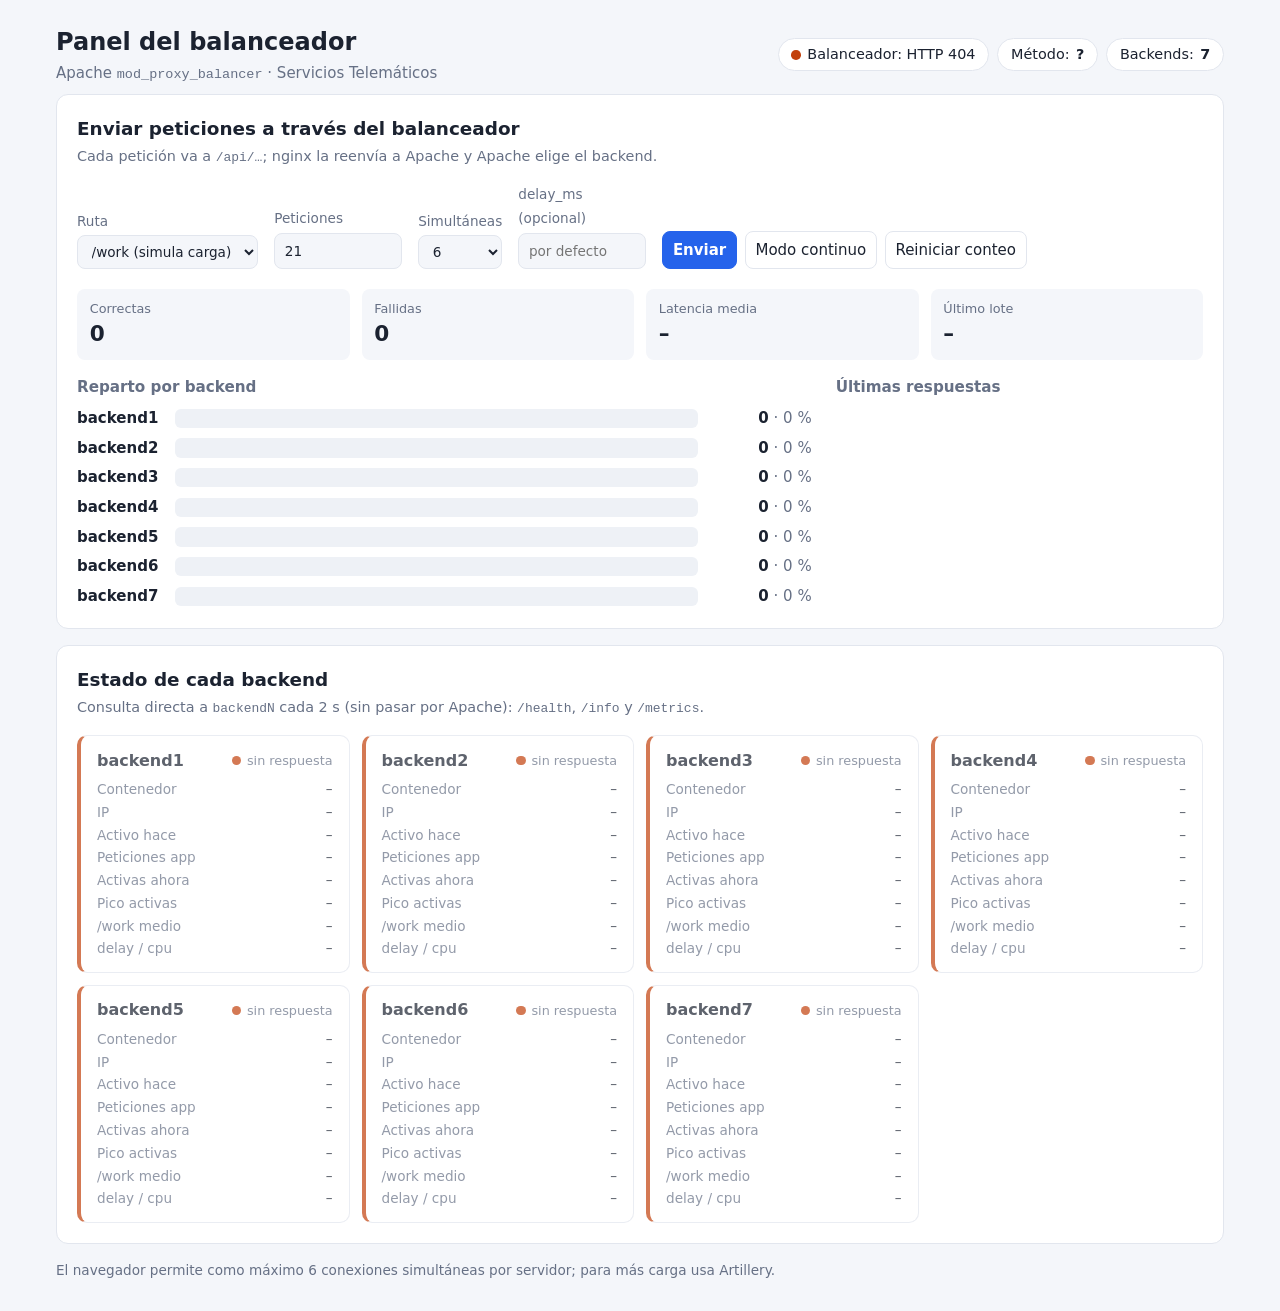
==== interfaz/html/index.html @ b3b7faa1 "add: Agregar interfaz grafica y nuevas funcionalidades en backend" ====
<!doctype html>
<html lang="es">
<head>
  <meta charset="utf-8">
  <meta name="viewport" content="width=device-width, initial-scale=1">
  <title>Panel del balanceador</title>
  <link rel="stylesheet" href="styles.css">
  <script src="app.js" defer></script>
</head>
<body>
  <header class="top">
    <div>
      <h1>Panel del balanceador</h1>
      <p class="sub">Apache <code>mod_proxy_balancer</code> · Servicios Telemáticos</p>
    </div>
    <div class="chips">
      <span class="chip" id="chip-lb"><span class="dot"></span><span id="lb-text">Balanceador: …</span></span>
      <span class="chip">Método: <strong id="cfg-metodo">…</strong></span>
      <span class="chip">Backends: <strong id="cfg-count">…</strong></span>
    </div>
  </header>

  <main>
    <section class="panel">
      <h2>Enviar peticiones a través del balanceador</h2>
      <p class="hint">Cada petición va a <code>/api/…</code>; nginx la reenvía a Apache y Apache elige el backend.</p>

      <form id="form" class="controls">
        <label>Ruta
          <select id="ruta">
            <option value="/">/ (inmediata)</option>
            <option value="/work" selected>/work (simula carga)</option>
          </select>
        </label>
        <label>Peticiones
          <input id="cantidad" type="number" min="1" max="1000" value="21">
        </label>
        <label>Simultáneas
          <select id="concurrencia">
            <option>1</option><option>2</option><option>3</option>
            <option>4</option><option>5</option><option selected>6</option>
          </select>
        </label>
        <label>delay_ms <span class="muted">(opcional)</span>
          <input id="delay" type="number" min="0" max="10000" placeholder="por defecto">
        </label>
        <div class="buttons">
          <button type="submit" id="btn-enviar" class="primary">Enviar</button>
          <button type="button" id="btn-continuo">Modo continuo</button>
          <button type="button" id="btn-reset" class="ghost">Reiniciar conteo</button>
        </div>
      </form>

      <div class="summary">
        <div><span class="k">Correctas</span><span class="v" id="s-ok">0</span></div>
        <div><span class="k">Fallidas</span><span class="v" id="s-fail">0</span></div>
        <div><span class="k">Latencia media</span><span class="v" id="s-lat">–</span></div>
        <div><span class="k">Último lote</span><span class="v" id="s-tiempo">–</span></div>
      </div>

      <div class="split">
        <div>
          <h3>Reparto por backend</h3>
          <div id="barras" class="bars"></div>
        </div>
        <div>
          <h3>Últimas respuestas</h3>
          <ol id="log" class="log"></ol>
        </div>
      </div>
    </section>

    <section class="panel">
      <h2>Estado de cada backend</h2>
      <p class="hint">Consulta directa a <code>backendN</code> cada 2 s (sin pasar por Apache): <code>/health</code>, <code>/info</code> y <code>/metrics</code>.</p>
      <div id="tarjetas" class="cards"></div>
    </section>
  </main>

  <footer>El navegador permite como máximo 6 conexiones simultáneas por servidor; para más carga usa Artillery.</footer>
</body>
</html>
---- interfaz/html/styles.css ----
:root {
  --bg: #f4f6fa;
  --panel: #ffffff;
  --text: #1b2230;
  --muted: #667085;
  --border: #e2e6ee;
  --accent: #2563eb;
  --accent-text: #ffffff;
  --ok: #15803d;
  --bad: #c2410c;
  --track: #eef1f6;
  color-scheme: light;
}
@media (prefers-color-scheme: dark) {
  :root {
    --bg: #0f141c;
    --panel: #171e29;
    --text: #e6eaf2;
    --muted: #93a0b5;
    --border: #273142;
    --accent: #4f8cff;
    --accent-text: #0b1020;
    --ok: #4ade80;
    --bad: #fb923c;
    --track: #222b3a;
    color-scheme: dark;
  }
}

* { box-sizing: border-box; }
body {
  margin: 0;
  background: var(--bg);
  color: var(--text);
  font: 15px/1.5 system-ui, -apple-system, "Segoe UI", Roboto, sans-serif;
}
code { font-family: ui-monospace, "SFMono-Regular", Menlo, monospace; font-size: .9em; }
h1 { margin: 0; font-size: 1.5rem; }
h2 { margin: 0 0 .25rem; font-size: 1.15rem; }
h3 { margin: 1rem 0 .5rem; font-size: .95rem; color: var(--muted); font-weight: 600; }
.sub, .hint, .muted { color: var(--muted); }
.sub { margin: .15rem 0 0; }
.hint { margin: 0 0 1rem; font-size: .9rem; }

.top {
  display: flex; flex-wrap: wrap; gap: 1rem; justify-content: space-between; align-items: center;
  max-width: 1200px; margin: 0 auto; padding: 1.5rem 16px .5rem;
}
.chips { display: flex; flex-wrap: wrap; gap: .5rem; }
.chip {
  display: inline-flex; align-items: center; gap: .4rem;
  background: var(--panel); border: 1px solid var(--border); border-radius: 999px;
  padding: .3rem .8rem; font-size: .9rem;
}
.dot { width: .6rem; height: .6rem; border-radius: 50%; background: var(--muted); flex: none; }
.dot.ok { background: var(--ok); }
.dot.bad { background: var(--bad); }

main { max-width: 1200px; margin: 0 auto; padding: 0 16px; display: grid; gap: 1rem; }
.panel {
  background: var(--panel); border: 1px solid var(--border); border-radius: 12px; padding: 1.25rem;
}

.controls { display: flex; flex-wrap: wrap; gap: .75rem 1rem; align-items: end; }
.controls label { display: flex; flex-direction: column; gap: .25rem; font-size: .85rem; color: var(--muted); }
input, select, button {
  font: inherit; color: var(--text); background: var(--bg);
  border: 1px solid var(--border); border-radius: 8px; padding: .45rem .6rem;
}
input { width: 8rem; }
.buttons { display: flex; flex-wrap: wrap; gap: .5rem; }
button { cursor: pointer; background: var(--panel); }
button:hover { border-color: var(--accent); }
button.primary { background: var(--accent); color: var(--accent-text); border-color: var(--accent); font-weight: 600; }
button.active { background: var(--bad); color: #fff; border-color: var(--bad); }
button.ghost { background: transparent; }
button:disabled { opacity: .55; cursor: wait; }

.summary {
  display: grid; grid-template-columns: repeat(auto-fit, minmax(140px, 1fr)); gap: .75rem; margin-top: 1.25rem;
}
.summary > div { background: var(--bg); border-radius: 8px; padding: .6rem .8rem; }
.summary .k { display: block; font-size: .8rem; color: var(--muted); }
.summary .v { font-size: 1.35rem; font-weight: 650; font-variant-numeric: tabular-nums; }

.split { display: grid; grid-template-columns: 2fr 1fr; gap: 1.5rem; }
@media (max-width: 760px) { .split { grid-template-columns: 1fr; } }

.bars { display: grid; gap: .45rem; }
.bar { display: grid; grid-template-columns: 5.5rem 1fr 6.5rem; gap: .6rem; align-items: center; }
.bar .name { font-weight: 600; }
.bar .track { background: var(--track); border-radius: 6px; height: 1.2rem; overflow: hidden; }
.bar .fill { height: 100%; width: 0; border-radius: 6px; transition: width .25s ease; }
.bar .num { text-align: right; font-variant-numeric: tabular-nums; color: var(--muted); }
.bar .num strong { color: var(--text); }

.log { list-style: none; margin: 0; padding: 0; font-size: .85rem; max-height: 17rem; overflow: auto; }
.log li { display: flex; justify-content: space-between; gap: .5rem; padding: .2rem 0; border-bottom: 1px solid var(--border); }
.log .err { color: var(--bad); }
.log .ms { color: var(--muted); font-variant-numeric: tabular-nums; }

.cards { display: grid; grid-template-columns: repeat(auto-fill, minmax(230px, 1fr)); gap: .75rem; }
.card { border: 1px solid var(--border); border-left: 4px solid var(--c, var(--accent)); border-radius: 10px; padding: .8rem 1rem; }
.card.down { opacity: .7; border-left-color: var(--bad); }
.card header { display: flex; align-items: center; justify-content: space-between; margin-bottom: .4rem; }
.card h4 { margin: 0; font-size: 1rem; }
.card .estado { display: inline-flex; align-items: center; gap: .35rem; font-size: .8rem; color: var(--muted); }
.card dl { display: grid; grid-template-columns: auto 1fr; gap: .15rem .75rem; margin: 0; font-size: .85rem; }
.card dt { color: var(--muted); }
.card dd { margin: 0; text-align: right; font-variant-numeric: tabular-nums; overflow-wrap: anywhere; }

footer { max-width: 1200px; margin: 0 auto; padding: 1rem 16px 2rem; color: var(--muted); font-size: .85rem; }
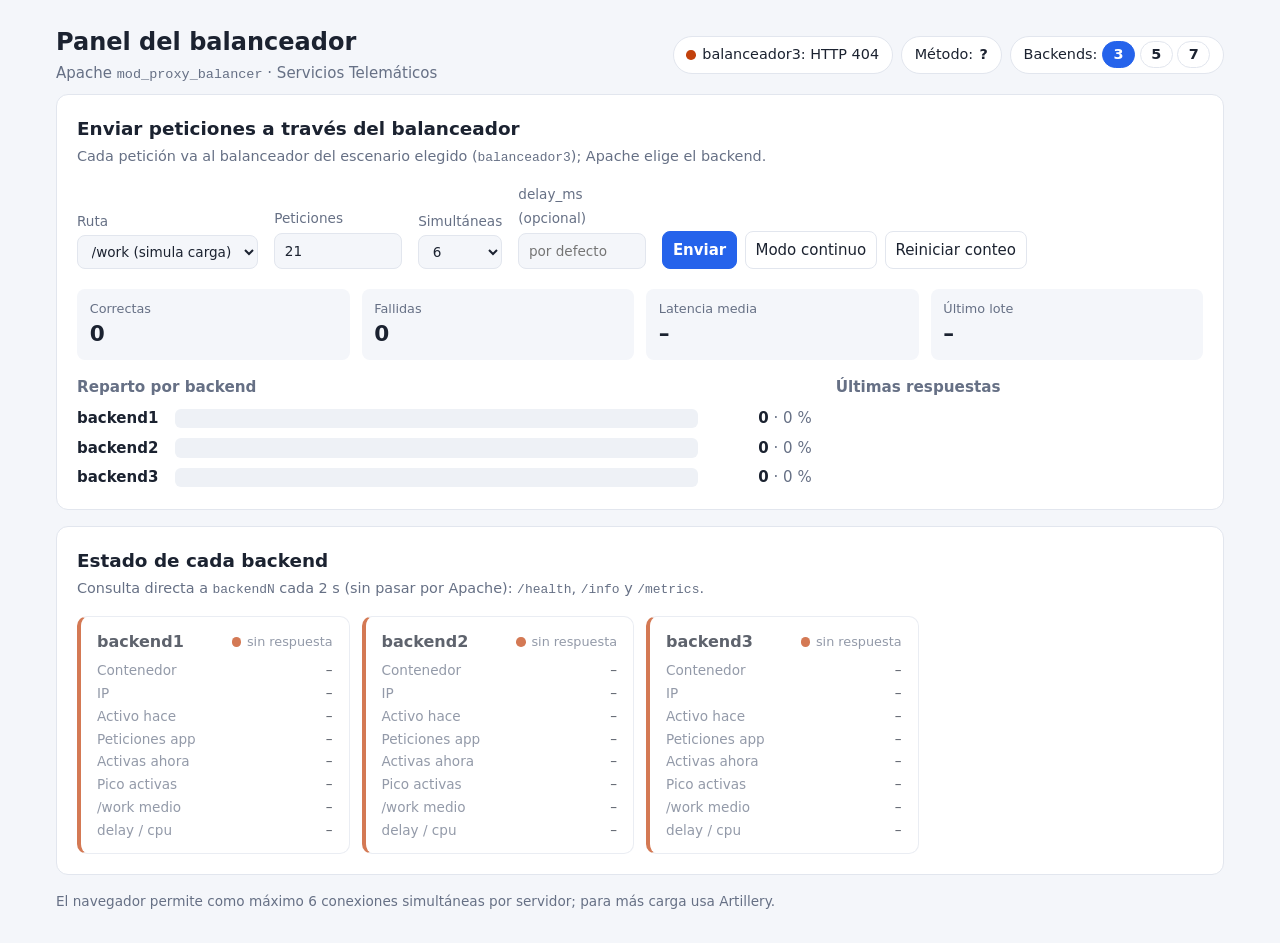
==== commit dc104098: "add: mas funcionalidades al backend" ====
--- a/interfaz/html/index.html
+++ b/interfaz/html/index.html
@@ -16,14 +16,18 @@
     <div class="chips">
       <span class="chip" id="chip-lb"><span class="dot"></span><span id="lb-text">Balanceador: …</span></span>
       <span class="chip">Método: <strong id="cfg-metodo">…</strong></span>
-      <span class="chip">Backends: <strong id="cfg-count">…</strong></span>
+      <span class="chip escenario" role="group" aria-label="Número de backends">Backends:
+        <button type="button" data-n="3">3</button>
+        <button type="button" data-n="5">5</button>
+        <button type="button" data-n="7">7</button>
+      </span>
     </div>
   </header>
 
   <main>
     <section class="panel">
       <h2>Enviar peticiones a través del balanceador</h2>
-      <p class="hint">Cada petición va a <code>/api/…</code>; nginx la reenvía a Apache y Apache elige el backend.</p>
+      <p class="hint">Cada petición va al balanceador del escenario elegido (<code id="lb-nombre">balanceador3</code>); Apache elige el backend.</p>
 
       <form id="form" class="controls">
         <label>Ruta
--- a/interfaz/html/styles.css
+++ b/interfaz/html/styles.css
@@ -52,6 +52,9 @@
   background: var(--panel); border: 1px solid var(--border); border-radius: 999px;
   padding: .3rem .8rem; font-size: .9rem;
 }
+.escenario { gap: .3rem; }
+.escenario button { padding: .1rem .65rem; border-radius: 999px; font-weight: 600; }
+.escenario button.sel { background: var(--accent); color: var(--accent-text); border-color: var(--accent); }
 .dot { width: .6rem; height: .6rem; border-radius: 50%; background: var(--muted); flex: none; }
 .dot.ok { background: var(--ok); }
 .dot.bad { background: var(--bad); }
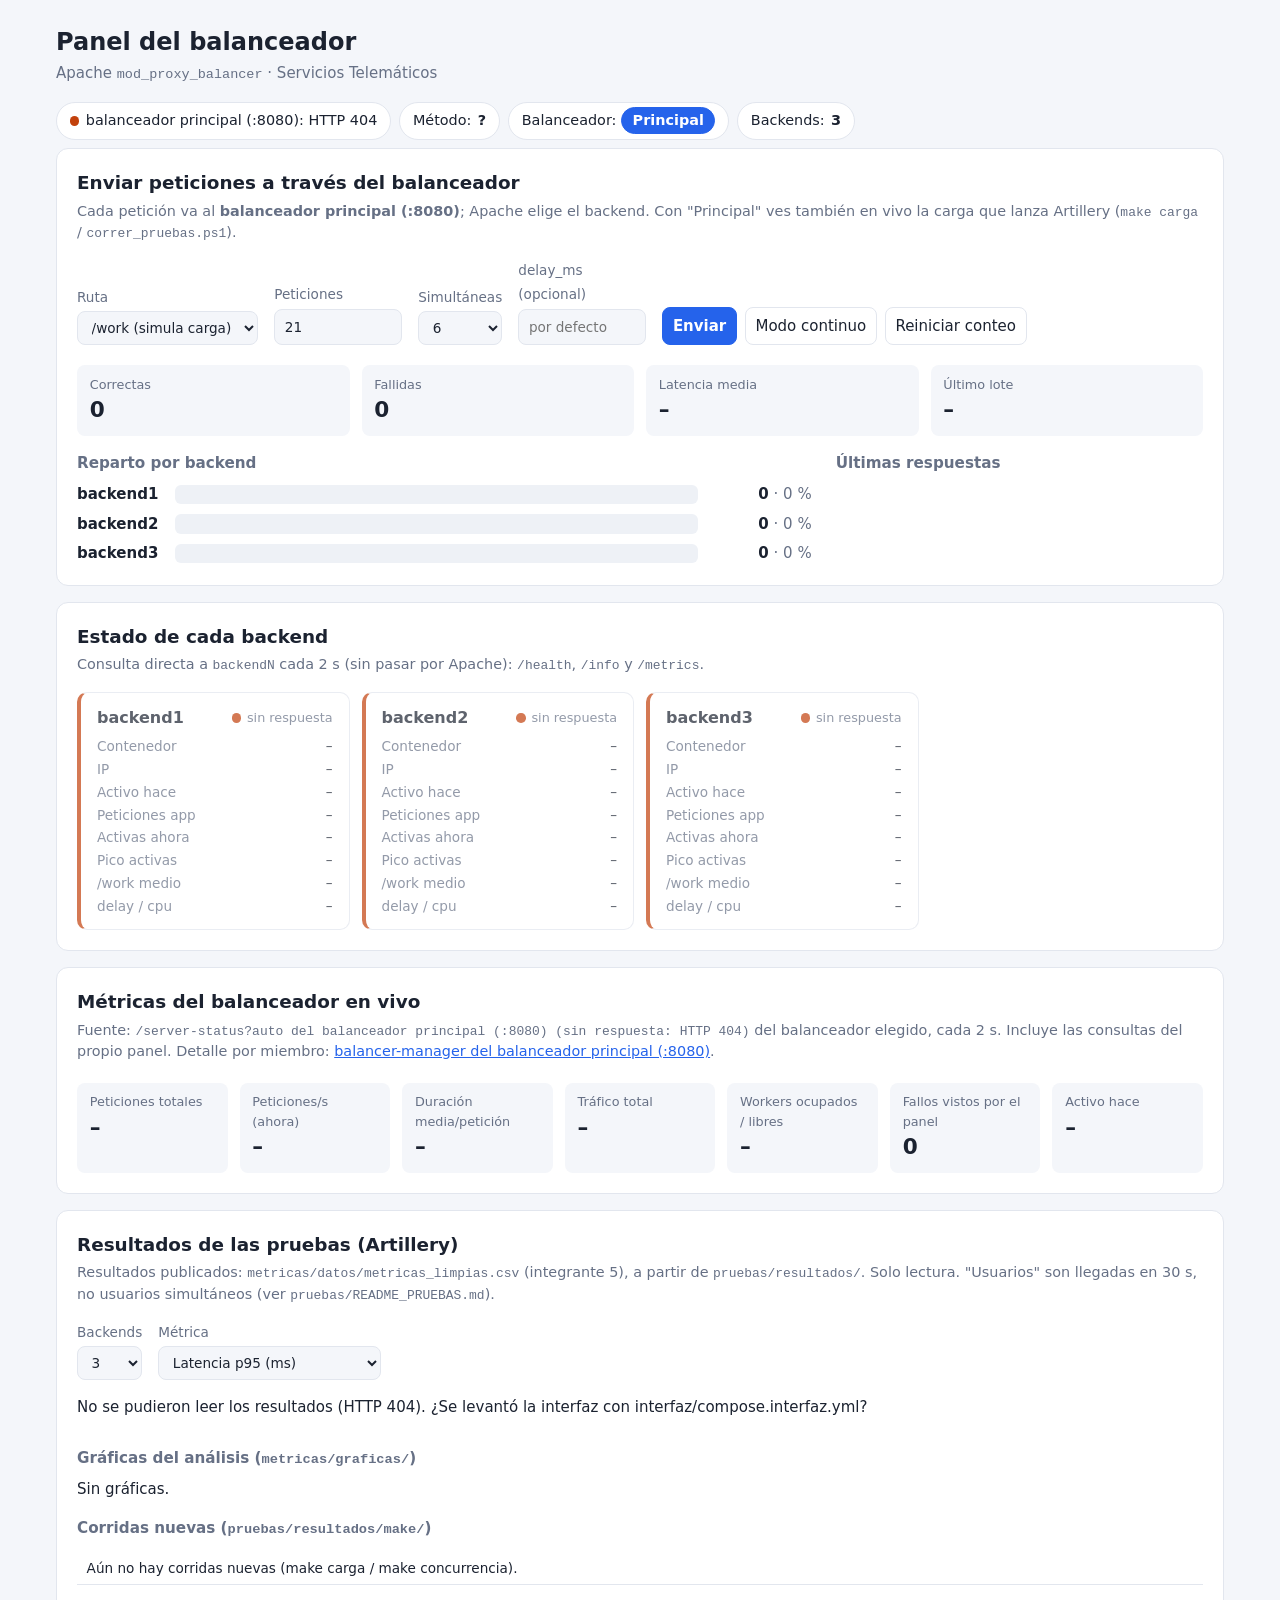
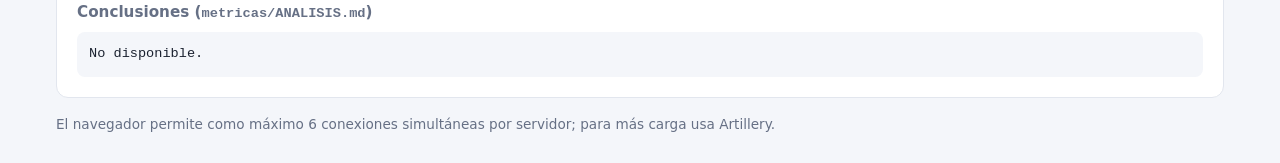
==== commit 049d6dc4: "fix: correcion de todo" ====
--- a/interfaz/html/index.html
+++ b/interfaz/html/index.html
@@ -16,18 +16,20 @@
     <div class="chips">
       <span class="chip" id="chip-lb"><span class="dot"></span><span id="lb-text">Balanceador: …</span></span>
       <span class="chip">Método: <strong id="cfg-metodo">…</strong></span>
-      <span class="chip escenario" role="group" aria-label="Número de backends">Backends:
-        <button type="button" data-n="3">3</button>
-        <button type="button" data-n="5">5</button>
-        <button type="button" data-n="7">7</button>
+      <span class="chip escenario" role="group" aria-label="Balanceador a observar">Balanceador:
+        <button type="button" data-n="principal" title="El del proyecto (:8080): el mismo que usan Artillery y los scripts">Principal</button>
+        <button type="button" class="demo" data-n="3" hidden title="Demostración: balanceador con 3 backends">demo 3</button>
+        <button type="button" class="demo" data-n="5" hidden title="Demostración: balanceador con 5 backends">demo 5</button>
+        <button type="button" class="demo" data-n="7" hidden title="Demostración: balanceador con 7 backends">demo 7</button>
       </span>
+      <span class="chip">Backends: <strong id="cfg-count">…</strong></span>
     </div>
   </header>
 
   <main>
     <section class="panel">
       <h2>Enviar peticiones a través del balanceador</h2>
-      <p class="hint">Cada petición va al balanceador del escenario elegido (<code id="lb-nombre">balanceador3</code>); Apache elige el backend.</p>
+      <p class="hint">Cada petición va al <strong id="lb-nombre">balanceador principal (:8080)</strong>; Apache elige el backend. Con "Principal" ves también en vivo la carga que lanza Artillery (<code>make carga</code> / <code>correr_pruebas.ps1</code>).</p>
 
       <form id="form" class="controls">
         <label>Ruta
@@ -79,6 +81,52 @@
       <p class="hint">Consulta directa a <code>backendN</code> cada 2 s (sin pasar por Apache): <code>/health</code>, <code>/info</code> y <code>/metrics</code>.</p>
       <div id="tarjetas" class="cards"></div>
     </section>
+
+    <section class="panel">
+      <h2>Métricas del balanceador en vivo</h2>
+      <p class="hint">Fuente: <code id="st-fuente">/server-status?auto</code> del balanceador elegido, cada 2 s. Incluye las consultas del propio panel.
+        Detalle por miembro: <a href="http://localhost:8080/balancer-manager" target="_blank" rel="noopener">balancer-manager del balanceador principal (:8080)</a>.</p>
+      <div class="summary" id="estado-lb">
+        <div><span class="k">Peticiones totales</span><span class="v" id="m-total">–</span></div>
+        <div><span class="k">Peticiones/s (ahora)</span><span class="v" id="m-rps">–</span></div>
+        <div><span class="k">Duración media/petición</span><span class="v" id="m-dur">–</span></div>
+        <div><span class="k">Tráfico total</span><span class="v" id="m-kb">–</span></div>
+        <div><span class="k">Workers ocupados / libres</span><span class="v" id="m-workers">–</span></div>
+        <div><span class="k">Fallos vistos por el panel</span><span class="v" id="m-fallos">0</span></div>
+        <div><span class="k">Activo hace</span><span class="v" id="m-uptime">–</span></div>
+      </div>
+    </section>
+
+    <section class="panel">
+      <h2>Resultados de las pruebas (Artillery)</h2>
+      <p class="hint">Resultados publicados: <code>metricas/datos/metricas_limpias.csv</code> (integrante 5), a partir de <code>pruebas/resultados/</code>. Solo lectura.
+        "Usuarios" son llegadas en 30 s, no usuarios simultáneos (ver <code>pruebas/README_PRUEBAS.md</code>).</p>
+      <div class="controls">
+        <label>Backends
+          <select id="r-backends"><option>3</option><option>5</option><option>7</option></select>
+        </label>
+        <label>Métrica
+          <select id="r-metrica">
+            <option value="p95">Latencia p95 (ms)</option>
+            <option value="p99">Latencia p99 (ms)</option>
+            <option value="lat_media">Latencia media (ms)</option>
+            <option value="rps">Peticiones/s</option>
+            <option value="desv_reparto_pct">Desviación del reparto (%)</option>
+          </select>
+        </label>
+      </div>
+      <div id="r-grafica" class="grafica"></div>
+      <div class="tabla-wrap"><table id="r-tabla" class="tabla"></table></div>
+
+      <h3>Gráficas del análisis (<code>metricas/graficas/</code>)</h3>
+      <div id="r-galeria" class="galeria"></div>
+
+      <h3>Corridas nuevas (<code>pruebas/resultados/make/</code>)</h3>
+      <div class="tabla-wrap"><table id="r-nuevas" class="tabla"></table></div>
+
+      <h3>Conclusiones (<code>metricas/ANALISIS.md</code>)</h3>
+      <pre id="r-analisis" class="analisis">–</pre>
+    </section>
   </main>
 
   <footer>El navegador permite como máximo 6 conexiones simultáneas por servidor; para más carga usa Artillery.</footer>
--- a/interfaz/html/styles.css
+++ b/interfaz/html/styles.css
@@ -112,4 +112,24 @@
 .card dt { color: var(--muted); }
 .card dd { margin: 0; text-align: right; font-variant-numeric: tabular-nums; overflow-wrap: anywhere; }
 
+a { color: var(--accent); }
+.grafica { margin-top: 1rem; }
+.grafica svg { width: 100%; height: auto; display: block; }
+.grafica .eje { stroke: var(--border); }
+.grafica text { fill: var(--muted); font-size: 12px; }
+.grafica text.valor { fill: var(--text); font-size: 11px; }
+.leyenda { display: flex; gap: 1rem; font-size: .85rem; color: var(--muted); margin-bottom: .25rem; }
+.leyenda span::before { content: ""; display: inline-block; width: .7rem; height: .7rem; border-radius: 2px; margin-right: .35rem; background: var(--c); vertical-align: -1px; }
+.tabla-wrap { overflow-x: auto; margin-top: .75rem; }
+.tabla { border-collapse: collapse; width: 100%; font-size: .85rem; font-variant-numeric: tabular-nums; }
+.tabla th, .tabla td { padding: .35rem .6rem; border-bottom: 1px solid var(--border); text-align: right; white-space: nowrap; }
+.tabla th:first-child, .tabla td:first-child { text-align: left; }
+.tabla th { color: var(--muted); font-weight: 600; }
+.tabla tr.sospechosa td { color: var(--bad); }
+.galeria { display: grid; grid-template-columns: repeat(auto-fill, minmax(280px, 1fr)); gap: .75rem; }
+.galeria figure { margin: 0; border: 1px solid var(--border); border-radius: 8px; padding: .5rem; background: #fff; }
+.galeria img { width: 100%; height: auto; display: block; }
+.galeria figcaption { font-size: .8rem; color: #555; margin-top: .3rem; overflow-wrap: anywhere; }
+.analisis { white-space: pre-wrap; font-size: .85rem; background: var(--bg); border-radius: 8px; padding: .75rem; margin: 0; }
+
 footer { max-width: 1200px; margin: 0 auto; padding: 1rem 16px 2rem; color: var(--muted); font-size: .85rem; }
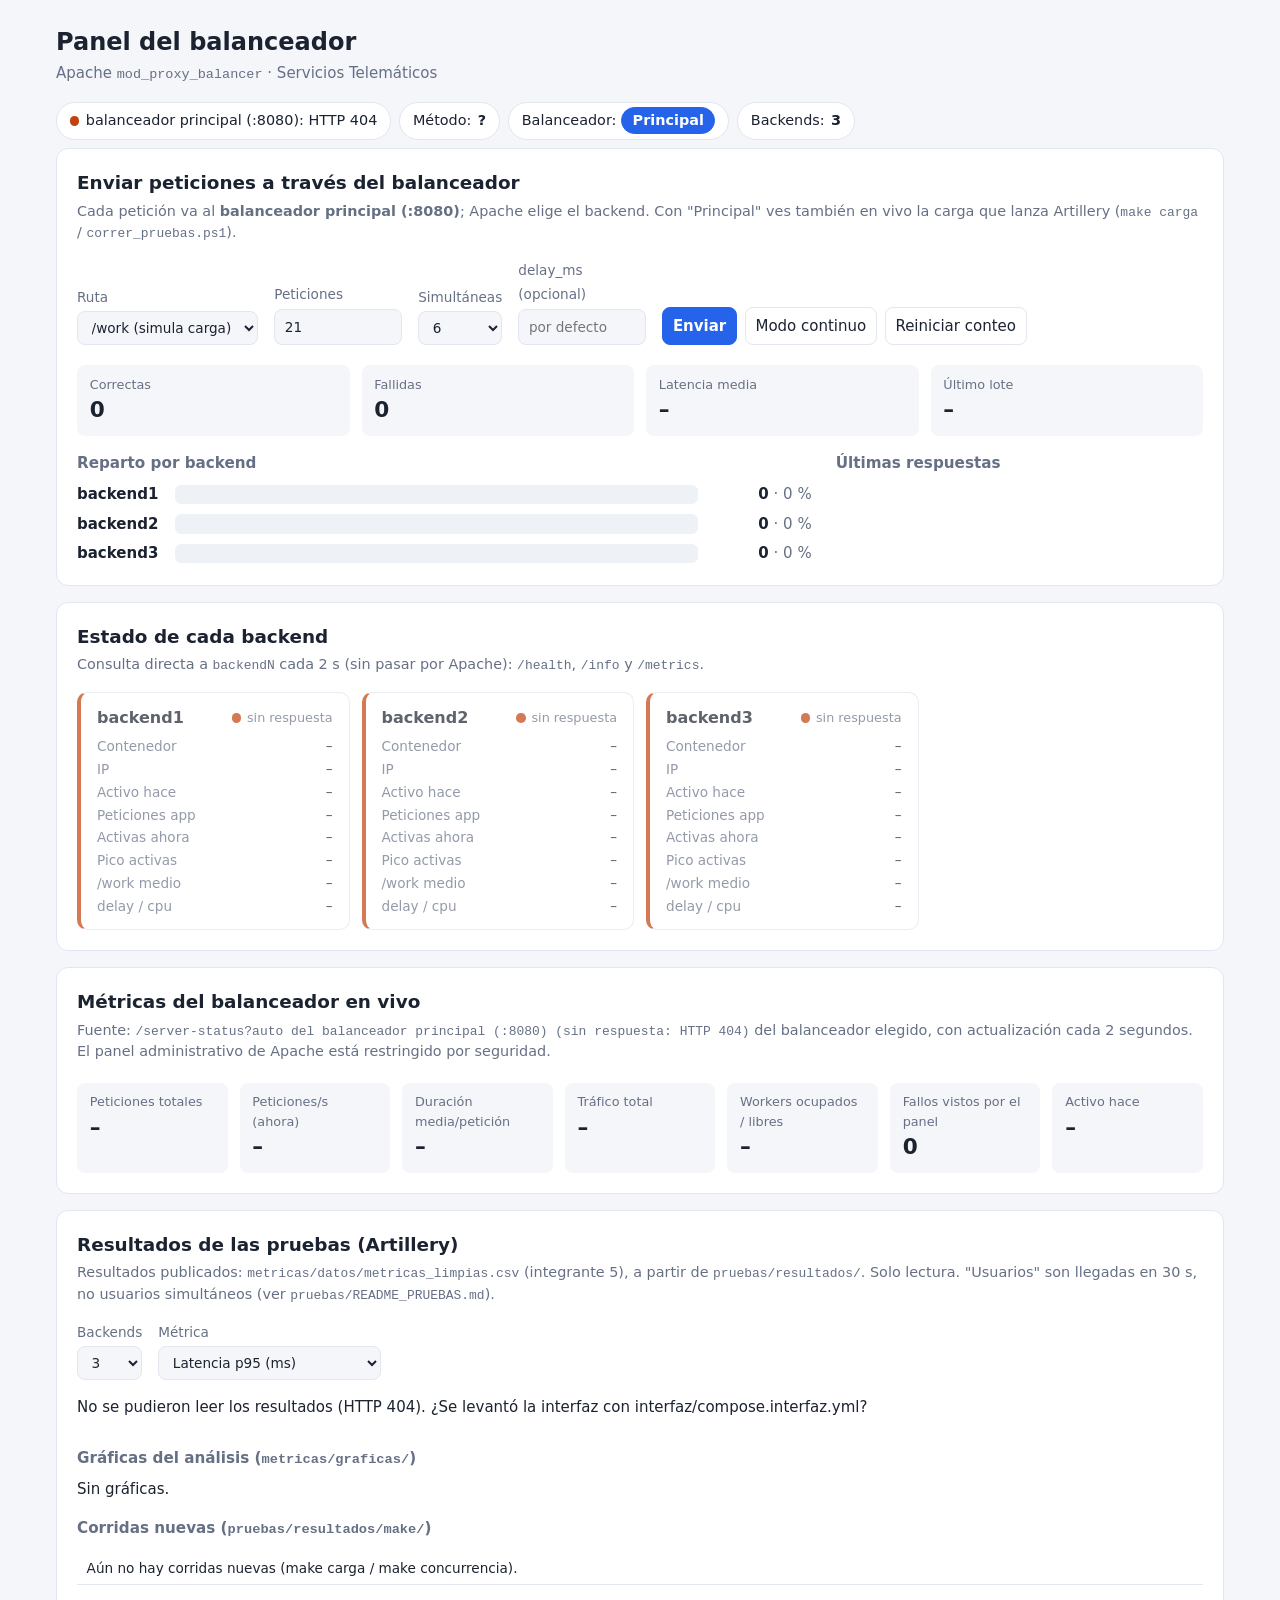
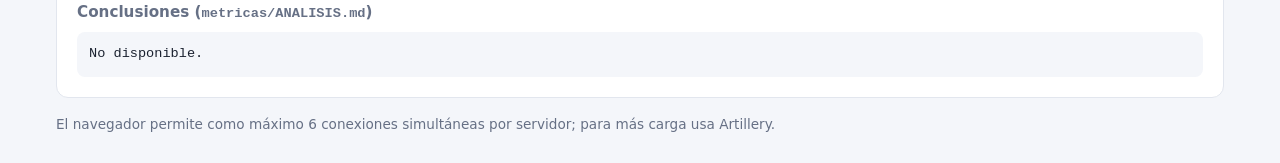
==== commit 1df574fa: "fix: habilitar bytraffic y restringir panel administrativo Apache" ====
--- a/interfaz/html/index.html
+++ b/interfaz/html/index.html
@@ -84,8 +84,11 @@
 
     <section class="panel">
       <h2>Métricas del balanceador en vivo</h2>
-      <p class="hint">Fuente: <code id="st-fuente">/server-status?auto</code> del balanceador elegido, cada 2 s. Incluye las consultas del propio panel.
-        Detalle por miembro: <a href="http://localhost:8080/balancer-manager" target="_blank" rel="noopener">balancer-manager del balanceador principal (:8080)</a>.</p>
+      <p class="hint">
+        Fuente: <code id="st-fuente">/server-status?auto</code>
+        del balanceador elegido, con actualización cada 2 segundos.
+        El panel administrativo de Apache está restringido por seguridad.
+      </p>
       <div class="summary" id="estado-lb">
         <div><span class="k">Peticiones totales</span><span class="v" id="m-total">–</span></div>
         <div><span class="k">Peticiones/s (ahora)</span><span class="v" id="m-rps">–</span></div>
